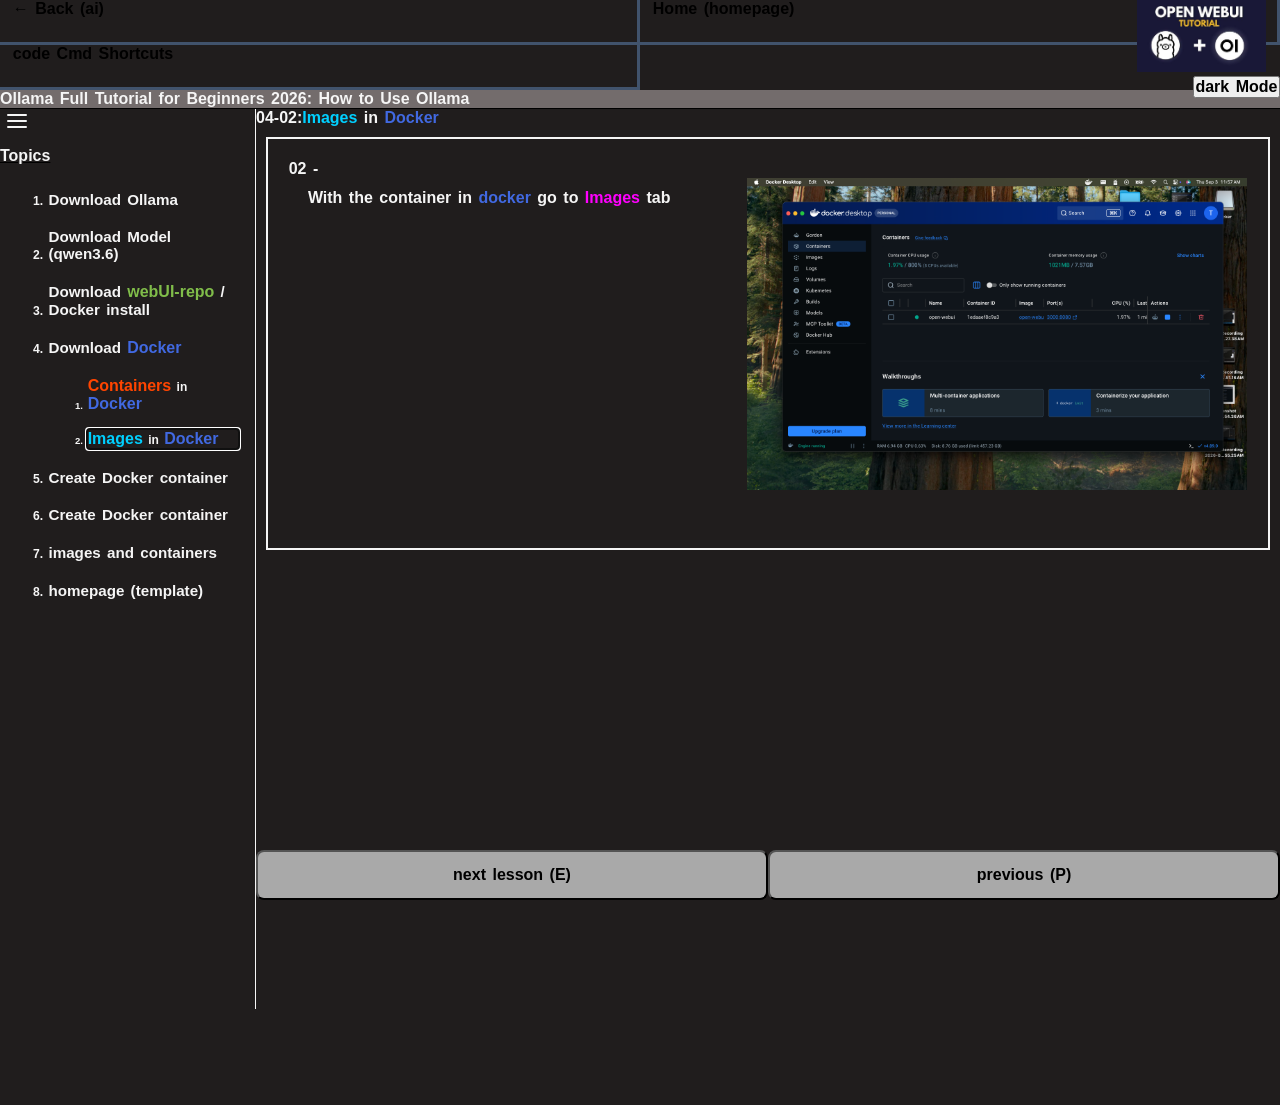
==== topics/01-/01-.html @ 44ae0375 "main" ====
<!DOCTYPE html>
<html lang="en">

<head>
    <meta charset="UTF-8">
    <meta name="viewport" content="width=device-width, initial-scale=1.0">
    <title>index-sidebar-temp-v1</title>
    <link rel="stylesheet" href="../css/main.css">
    <link rel="stylesheet" href="../css/dark-mode.css">
    <script type="module" src="../js/app.js" defer></script>
    <!-- <script src="../js/keyboard-nav-temp.js" defer></script> -->
    <script src="../js/dark-mode.js" defer></script>
    <script type="module" src="../../../js-index/dropTopics-topic-resource.js" defer></script>

    <link href='https://unpkg.com/boxicons@2.1.4/css/boxicons.min.css' rel='stylesheet'>
    <meta http-equiv="Content-Security-Policy" content="
        default-src 'self';
        script-src 'self' 'unsafe-inline' ;
        style-src  'self' https://cdn.jsdelivr.net;
        font-src 'self' https://unpkg.com data:;
        img-src 'self' data:;
        frame-src https://www.youtube.com;
        object-src 'none';
        base-uri 'none';
            form-action 'self';
    ">
</head>

<body class="dark-mode">
    <div class="page-wrapper">
        <header class="page-header grid">
            <div class="box back-link-container">
                <a rel="noopener noreferrer" id="backLink" href="../../index.html" class="nav-link">&larr; Back (ai)</a>
            </div>

            <div class="box home-link-container">
                <a rel="noopener noreferrer" id="homePageLink"
                    href="https://programshortcuts.github.io/tyler-tomani-2026/" class="nav-link">Home (homepage)</a>
            </div>
            <div class="box codeCmdShortcuts-container">
                <a rel="noopener noreferrer" id="codeComShortcutsLink" href="#" class="nav-link" target="_blank">
                    code Cmd Shortcuts
                </a>
            </div>
            <div class="box tutorialLink-darkModeBtn-container">
                <a rel="noopener noreferrer" id="tutorialLink" target="_blank"
                    data-video="https://www.youtube.com/watch?v=yEBT7iYwC5Y"
                    href="https://www.youtube.com/watch?v=yEBT7iYwC5Y">
                    <img src="images/01-.jpeg" alt="">
                </a>
                <button tabindex="0" id="darkModeBtn">dark Mode</button>
            </div>
        </header>
        <nav tabindex="0" id="navBarLessonTitle" class="nav-bar-lesson-title">
            <h2 class="nav-lesson">Ollama Full Tutorial for Beginners 2026: How to Use Ollama
            </h2>
        </nav>
        <main class="main-container">
            <aside tabindex="0" class="side-bar ">
                <svg tabindex="0" data-nav-target="side-bar-btn" id="sideBarBtn" xmlns="http://www.w3.org/2000/svg"
                    width="24" height="24" viewBox="0 0 24 24" fill="none" stroke="currentColor" stroke-width="2"
                    stroke-linecap="round" stroke-linejoin="round">
                    <line x1="3" y1="6" x2="21" y2="6"></line>
                    <line x1="3" y1="12" x2="21" y2="12"></line>
                    <line x1="3" y1="18" x2="21" y2="18"></line>
                </svg>
                <div class="side-bar-links-container">
                    <!-- FOR now use #topicsTempId -->
                    <a tabindex="0" id="topic" href="#" class="drop-down topic">
                        <h3>Topics</h3>
                    </a>
                    <ul class="side-bar-links drop-snips">
                        <li><a tabindex="0" class="drop-down" data-video="https://www.youtube.com/watch?v=yEBT7iYwC5Y"
                                data-timestamp="99" href="side-bar-links-pages/01/01.html">Download Ollama
                            </a>
                        </li>
                        <li><a tabindex="0" class="drop-down" data-video="https://www.youtube.com/watch?v=yEBT7iYwC5Y"
                                data-timestamp="115" href="side-bar-links-pages/02/02.html">Download Model (qwen3.6)
                            </a>
                        </li>
                        <li><a tabindex="0" class="drop-down" data-video="https://www.youtube.com/watch?v=yEBT7iYwC5Y"
                                data-timestamp="145" href="side-bar-links-pages/03/03.html">
                                Download <span class="mg">webUI-repo</span> / Docker install
                            </a>

                        </li>
                        <li><a tabindex="0" class="drop-down" data-video="https://www.youtube.com/watch?v=yEBT7iYwC5Y"
                                data-timestamp="210" href="side-bar-links-pages/04/04.html">Download <span
                                    class="rb">Docker</span>
                            </a>
                            <ul class="side-bar-links drop-snips show">
                                <li><a tabindex="0" class="drop-down"
                                        data-video="https://www.youtube.com/watch?v=yEBT7iYwC5Y" data-timestamp="225"
                                        href="side-bar-links-pages/04/04-01/04-01.html"><span
                                            class="bo">Containers</span> in <span class="rb">Docker</span>
                                    </a>
                                </li>
                                <li><a tabindex="0" class="drop-down" autofocus
                                        data-video="https://www.youtube.com/watch?v=yEBT7iYwC5Y" data-timestamp="225"
                                        href="side-bar-links-pages/04/04-02/04-02.html">
                                        <span class="tb">Images</span> in <span class="rb">Docker</span>
                                    </a>
                                </li>

                            </ul>
                        </li>
                        <li><a tabindex="0" class="drop-down" data-video="https://www.youtube.com/watch?v=yEBT7iYwC5Y"
                                data-timestamp="230" href="side-bar-links-pages/05/05.html">Create Docker container
                            </a>
                        </li>
                        <li><a tabindex="0" class="drop-down" data-video="https://www.youtube.com/watch?v=yEBT7iYwC5Y"
                                data-timestamp="230" href="side-bar-links-pages/06/06.html">Create Docker container
                            </a>
                        </li>
                        <li><a tabindex="0" class="drop-down" data-video="https://www.youtube.com/watch?v=yEBT7iYwC5Y"
                                data-timestamp="258" href="side-bar-links-pages/07/07.html">images and containers
                            </a>
                        </li>
                        <li><a tabindex="0" class="drop-down" data-video="https://www.youtube.com/watch?v=yEBT7iYwC5Y"
                                data-timestamp="0" href="side-bar-links-pages/homepage/homepage.html">homepage
                                (template)
                            </a>
                        </li>
                    </ul>
                </div>
            </aside>
            <div class="main-content-container">
                <div tabindex="0" id="mainTargetDiv" data-href="home-page.html">
                    <!-- This is temporary, targetDiv resides in the
                     injected html page -->
                </div>
                <div class="lesson-btns-container">
                    <button tabindex="0" id="endNxtBtn">next lesson (E)</button>
                    <button tabindex="0" id="prevBtn">previous (P)</button>
                </div>
            </div>
        </main>
    </div>
</body>

</html>
---- topics/css/main.css ----
@import url('responsive.css');


/* nav */
@import url('dark-mode.css');
@import url('dark-mode-colors.css');

/* uis */
@import url('ui/toggle-side-bar.css');
@import url('ui/side-bar.css');
@import url('ui/copyCode.css');
@import url('ui/vid-controls.css');

/* utilities -> header */
@import url('utilities/header/grid.css');
@import url('utilities/header/layout.css');

/* utilities */
@import url('utilities/borders.css');
@import url('utilities/colors.css');
@import url('utilities/colors-default.css');
@import url('utilities/layout.css');
@import url('utilities/position.css');
@import url('utilities/sizing.css');
@import url('utilities/spacing.css');
@import url('utilities/text.css');

/* utilities -> steps */
@import url('steps/step-text.css');
@import url('steps/code-containers.css');
@import url('steps/imgSizes.css');
@import url('utilities/effects.css');

/* MUST BE LAST */
@import url('nav/letter-nav.css');

* {
    margin: 0;
    padding: 0;
    box-sizing: border-box;
}

/* SHOULD I PUT THIS IN IT'S OWN CSS FILES FOR ui/drop-downs.css ???? */
.hide {
    display: none;
}
---- topics/css/dark-mode.css ----
:root {
    --bg-primary: #201d1d;
    --font-primary: whitesmoke;
    --border-dm: rgba(81, 110, 146, 0.679);
}

.box {
    border-right: 3px solid var(--border-dm);
    border-bottom: 3px solid var(--border-dm);
}

body.dark-mode .step-float:focus,
body.dark-mode .step-float:active,
body.dark-mode .step-float:hover {
    /* box-shadow: 2px 2px 10px lightblue; */
    /* border: 2px solid lightcyan; */
    box-shadow: 2px 2px 10px rgb(0, 8, 255);
}

body.dark-mode .step-float:focus,
body.dark-mode .step-float:active {

    background: rgb(40, 40, 40, .8);
}

body.dark-mode .page-header a:visited {
    color: var(--font-primary) !important;
}

.dark-mode .code-container>.copy-code {
    border: 1px solid white !important;
    color: rgb(20, 20, 20)
}

.dark-mode {
    background-color: var(--bg-primary);
    /* color: var(--font-primary) */
}

.dark-mode h3,
.dark-mode #due_date_label {
    color: var(--font-primary) !important;

}

.dark-mode nav#nav-section-lesson-titles {
    background-color: var(--bg-primary)
}

.dark-mode a {
    color: white;
}

.dark-mode .drop-topic {
    border: 1px solid whitesmoke;

}

.dark-mode,
h4 .dark-mode p {
    color: whitesmoke;
}

.dark-mode #nav-section-lesson-titles {
    border-top: 1px solid whitesmoke;
    border-bottom: 1px solid whitesmoke;
}

.dark-mode main>aside {
    border-right: 1px solid whitesmoke;
}

.dark-mode .resource,
.dark-mode .main-links a {
    border: 1px solid whitesmoke;
    color: white;
}

.dark-mode .main-links a:active,
.dark-mode .main-links a:focus {
    color: whitesmoke;
}

.dark-mode .resource,
.dark-mode .topic {
    color: whitesmoke;
}

.dark-mode .resource:visited {
    color: whitesmoke;
}

.dark-mode .side-bar ul li a {
    color: var(--font-primary) !important;
}

body.dark-mode .side-bar ul li a.highlight {
    /* color: black !important; */
}

.dark-mode button#endNxtBtn,
.dark-mode button#prevBtn {
    /* color: var(--font-primary) !important; */
    /* background-color: grey !important; */
    background: darkgrey !important;
    /* background: black !important */
}

body.dark-mode .highlight {
    color: black !important;
}

/* =========================================================
   LETTER NAVIGATION MODE
   Must override dark mode
   ========================================================= */

body.letter-nav-mode {
    background-color: #dcecff;
    color: black !important;
}

body.letter-nav-mode .main-content-container,
body.letter-nav-mode .main-content-container *,
body.dark-mode.letter-nav-mode .main-content-container,
body.dark-mode.letter-nav-mode .main-content-container * {
    color: black !important;
}
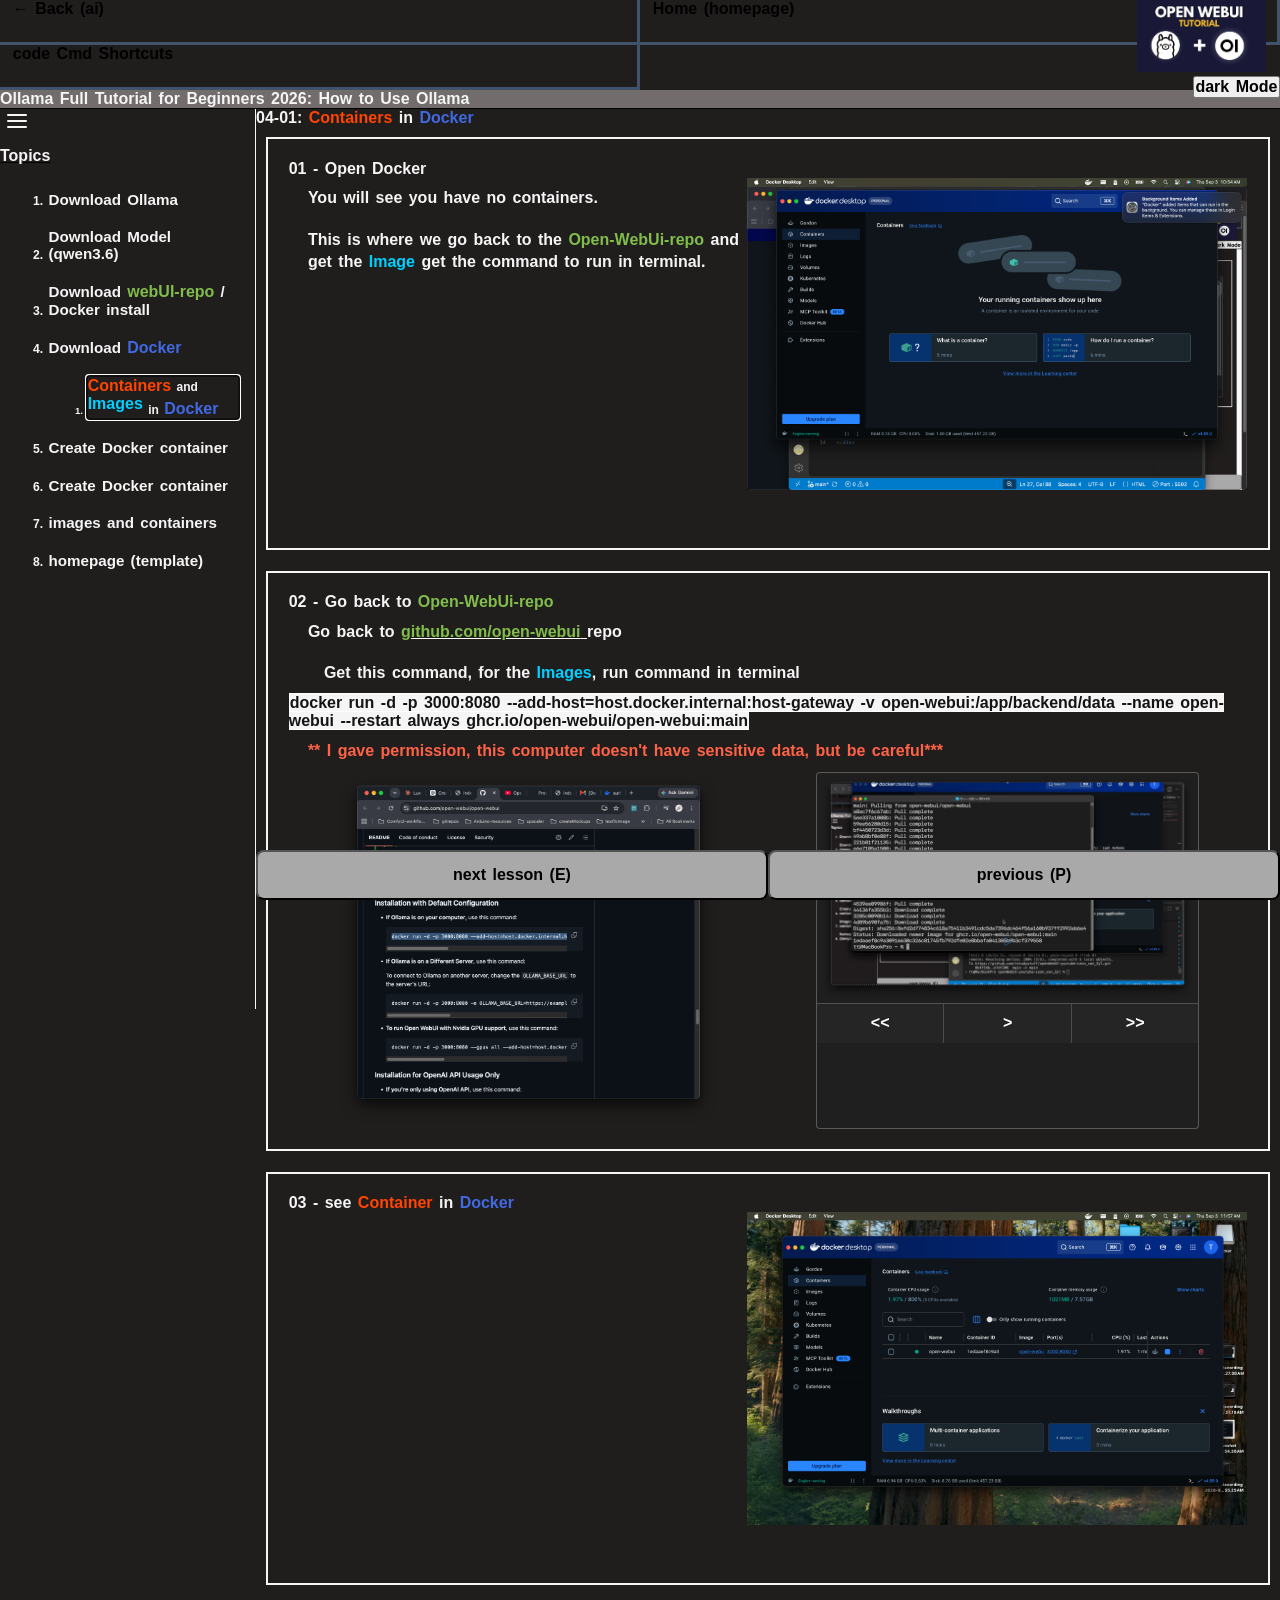
==== commit 543bd058: "main" ====
--- a/topics/01-/01-.html
+++ b/topics/01-/01-.html
@@ -89,18 +89,19 @@
                                     class="rb">Docker</span>
                             </a>
                             <ul class="side-bar-links drop-snips show">
-                                <li><a tabindex="0" class="drop-down"
+                                <li><a tabindex="0" class="drop-down" autofocus
                                         data-video="https://www.youtube.com/watch?v=yEBT7iYwC5Y" data-timestamp="225"
                                         href="side-bar-links-pages/04/04-01/04-01.html"><span
-                                            class="bo">Containers</span> in <span class="rb">Docker</span>
+                                            class="bo">Containers</span> and <sup><span class="tb">Images</span></sup>
+                                        in <span class="rb">Docker</span>
                                     </a>
                                 </li>
-                                <li><a tabindex="0" class="drop-down" autofocus
+                                <!-- <li><a tabindex="0" class="drop-down" autofocus
                                         data-video="https://www.youtube.com/watch?v=yEBT7iYwC5Y" data-timestamp="225"
                                         href="side-bar-links-pages/04/04-02/04-02.html">
-                                        <span class="tb">Images</span> in <span class="rb">Docker</span>
+                                        in <span class="rb">Docker</span>
                                     </a>
-                                </li>
+                                </li> -->
 
                             </ul>
                         </li>
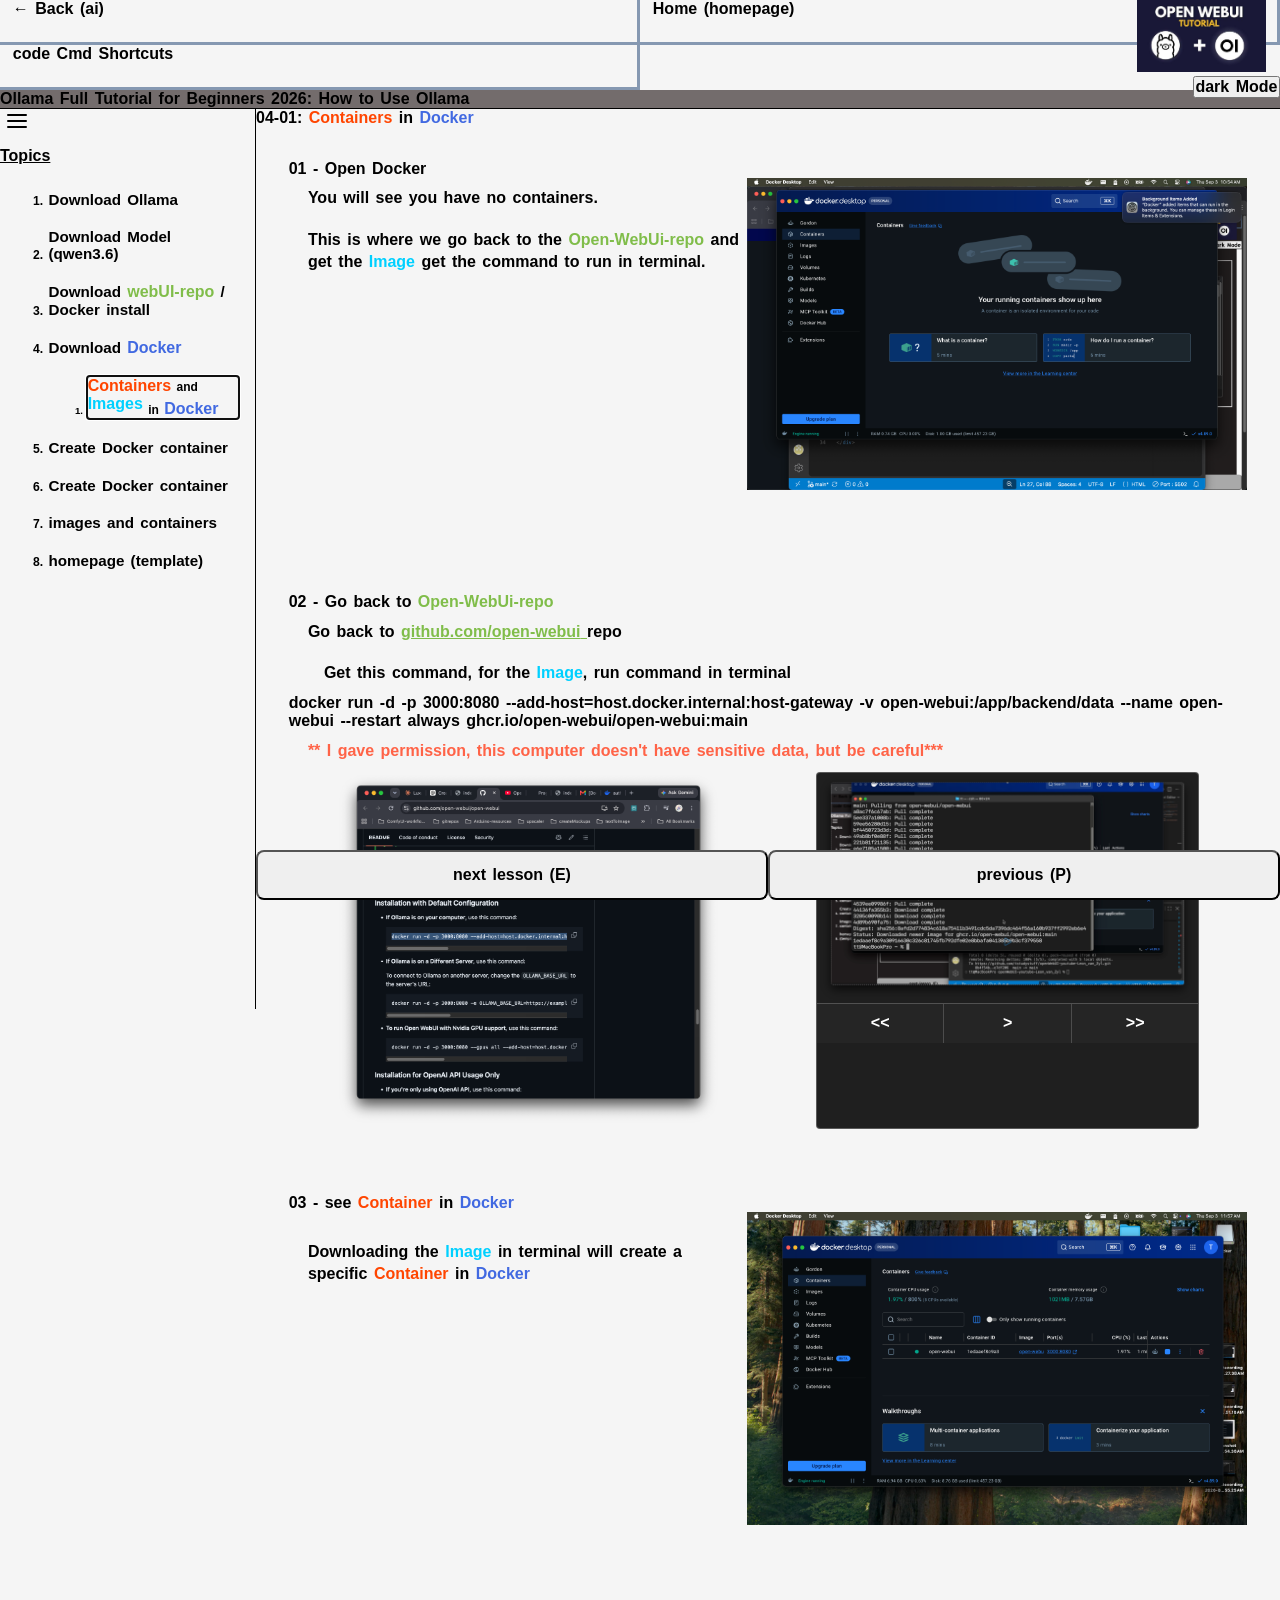
==== commit 5df54891: "main" ====
--- a/topics/01-/01-.html
+++ b/topics/01-/01-.html
@@ -26,7 +26,7 @@
     ">
 </head>
 
-<body class="dark-mode">
+<body class="">
     <div class="page-wrapper">
         <header class="page-header grid">
             <div class="box back-link-container">
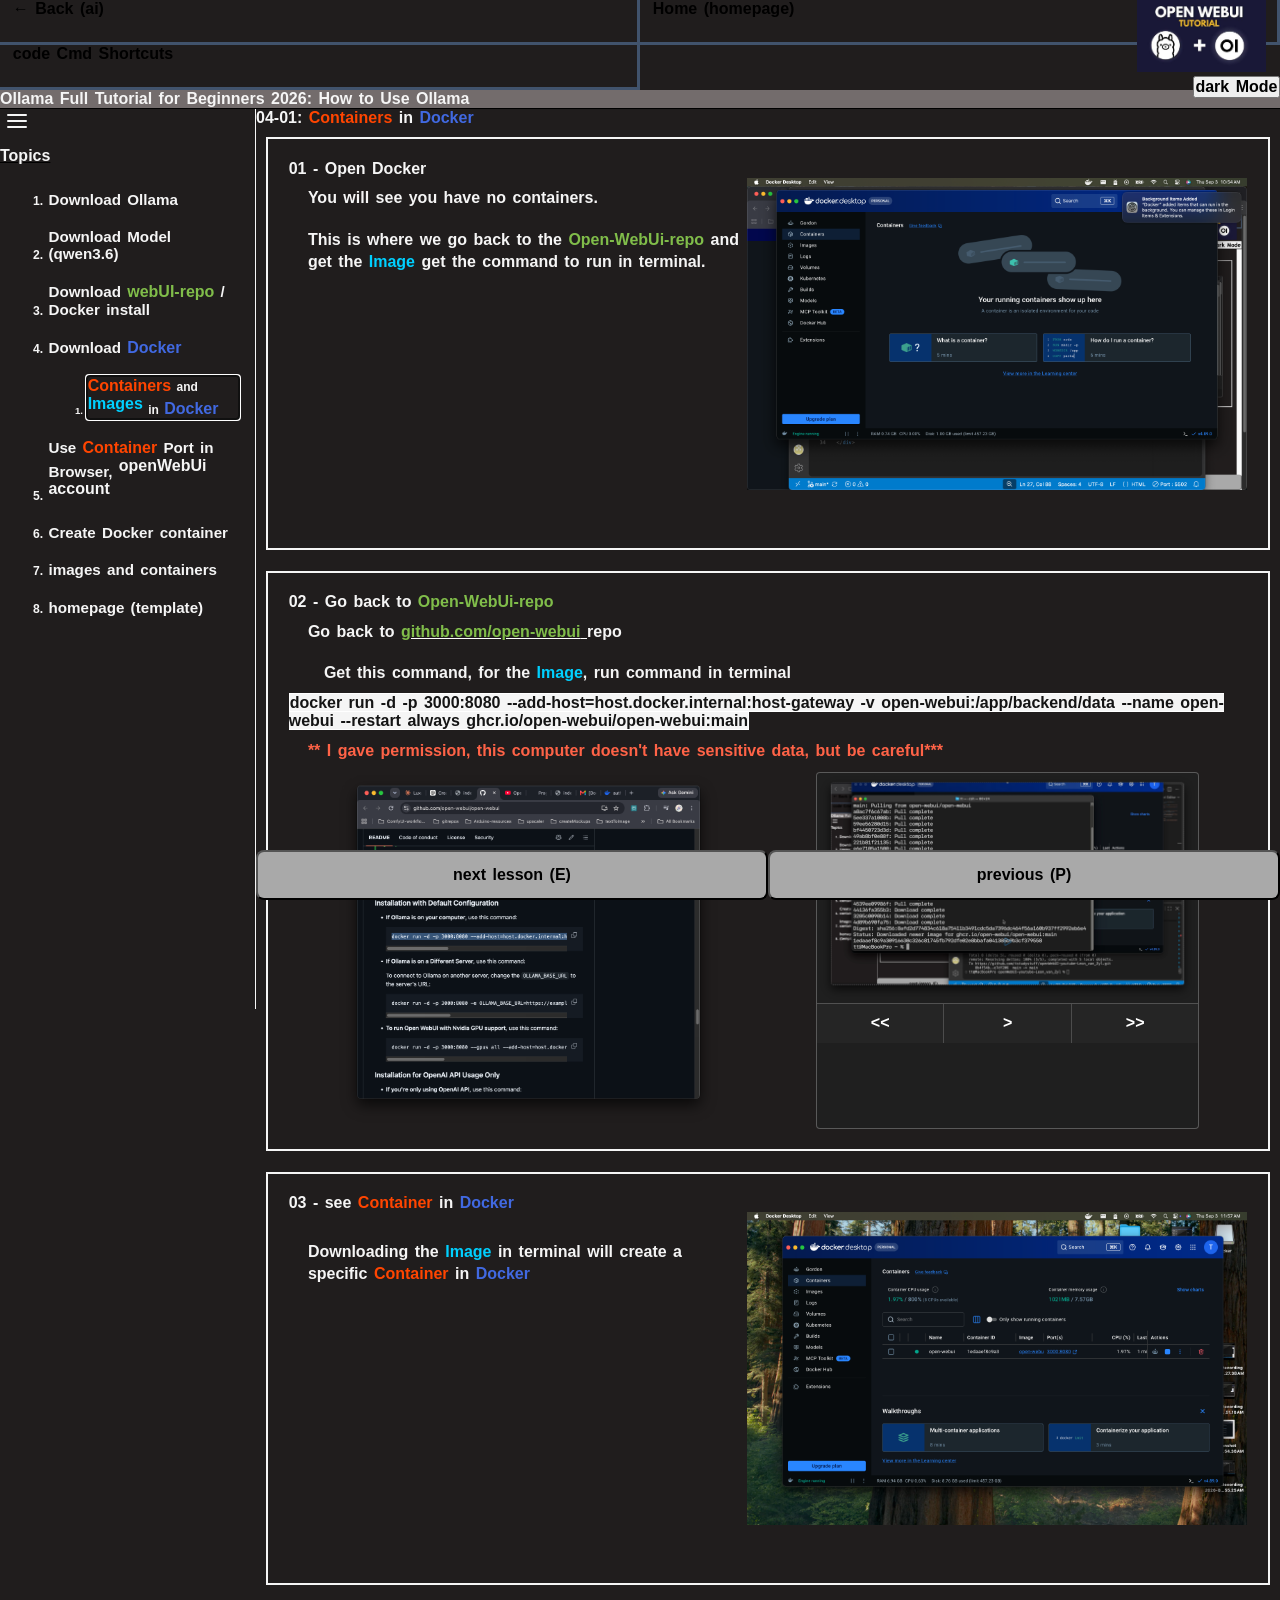
==== commit 7bd3ecbc: "main" ====
--- a/topics/01-/01-.html
+++ b/topics/01-/01-.html
@@ -26,7 +26,7 @@
     ">
 </head>
 
-<body class="">
+<body class="dark-mode">
     <div class="page-wrapper">
         <header class="page-header grid">
             <div class="box back-link-container">
@@ -106,7 +106,9 @@
                             </ul>
                         </li>
                         <li><a tabindex="0" class="drop-down" data-video="https://www.youtube.com/watch?v=yEBT7iYwC5Y"
-                                data-timestamp="230" href="side-bar-links-pages/05/05.html">Create Docker container
+                                data-timestamp="250" href="side-bar-links-pages/05/05.html">
+                                Use <span class="bo">Container</span> Port in Browser,
+                                <sup><span class="gm">openWebUi</span> account</sup>
                             </a>
                         </li>
                         <li><a tabindex="0" class="drop-down" data-video="https://www.youtube.com/watch?v=yEBT7iYwC5Y"
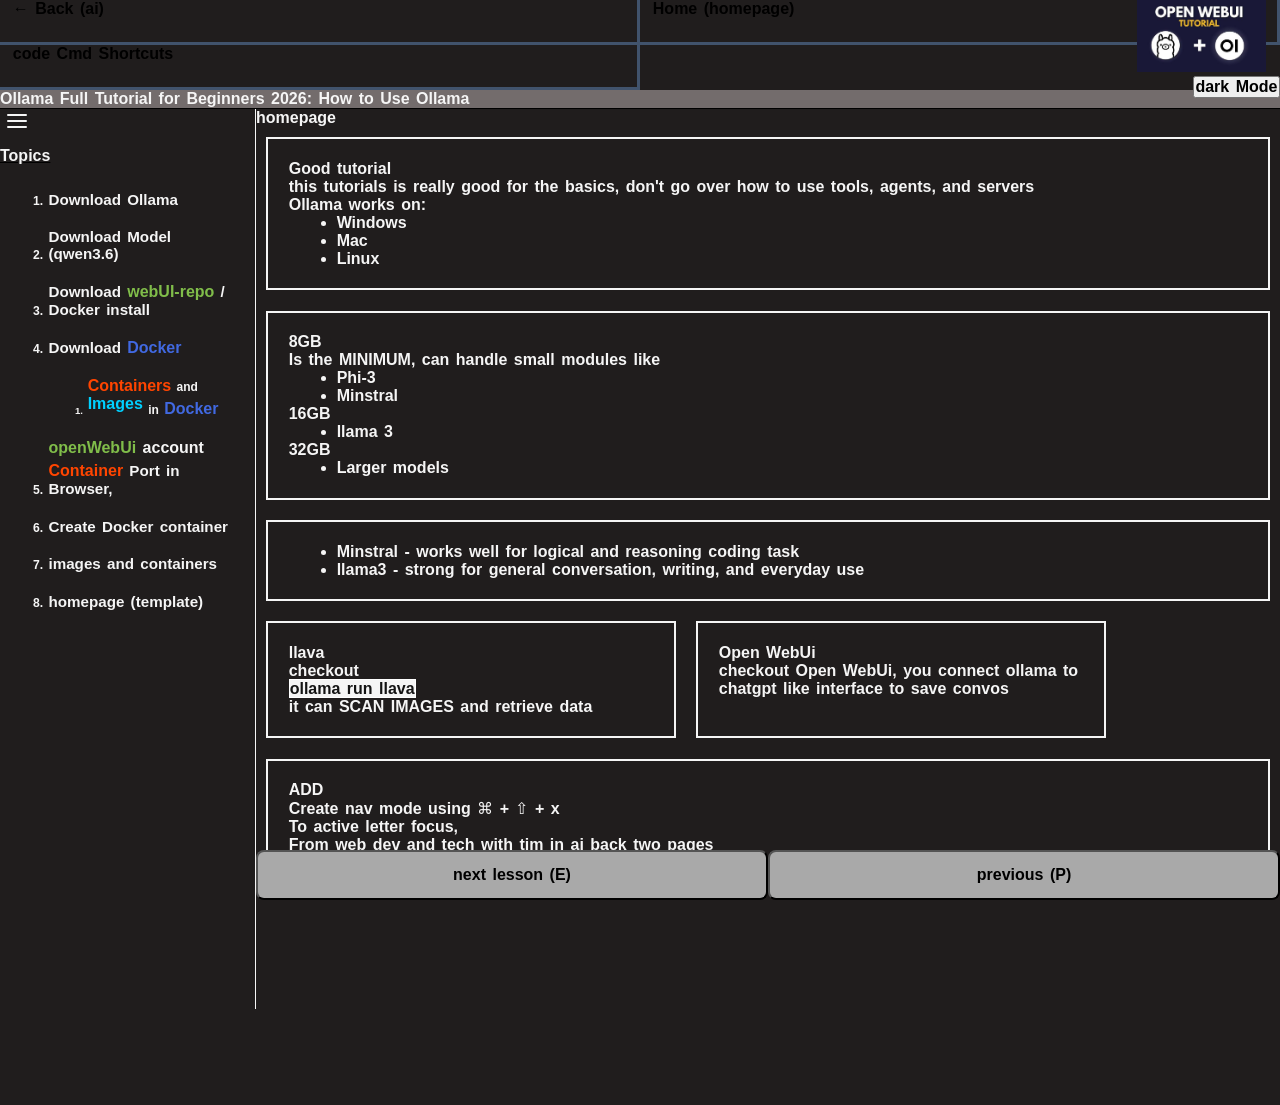
==== commit fe2162bd: "main" ====
--- a/topics/01-/01-.html
+++ b/topics/01-/01-.html
@@ -89,26 +89,22 @@
                                     class="rb">Docker</span>
                             </a>
                             <ul class="side-bar-links drop-snips show">
-                                <li><a tabindex="0" class="drop-down" autofocus
+                                <li><a tabindex="0" class="drop-down"
                                         data-video="https://www.youtube.com/watch?v=yEBT7iYwC5Y" data-timestamp="225"
                                         href="side-bar-links-pages/04/04-01/04-01.html"><span
                                             class="bo">Containers</span> and <sup><span class="tb">Images</span></sup>
                                         in <span class="rb">Docker</span>
                                     </a>
                                 </li>
-                                <!-- <li><a tabindex="0" class="drop-down" autofocus
-                                        data-video="https://www.youtube.com/watch?v=yEBT7iYwC5Y" data-timestamp="225"
-                                        href="side-bar-links-pages/04/04-02/04-02.html">
-                                        in <span class="rb">Docker</span>
-                                    </a>
-                                </li> -->
+
 
                             </ul>
                         </li>
                         <li><a tabindex="0" class="drop-down" data-video="https://www.youtube.com/watch?v=yEBT7iYwC5Y"
                                 data-timestamp="250" href="side-bar-links-pages/05/05.html">
-                                Use <span class="bo">Container</span> Port in Browser,
-                                <sup><span class="gm">openWebUi</span> account</sup>
+                                <sup><span class="mg">openWebUi</span> account</sup>
+                                <span class="bo">Container</span> Port in Browser,
+
                             </a>
                         </li>
                         <li><a tabindex="0" class="drop-down" data-video="https://www.youtube.com/watch?v=yEBT7iYwC5Y"
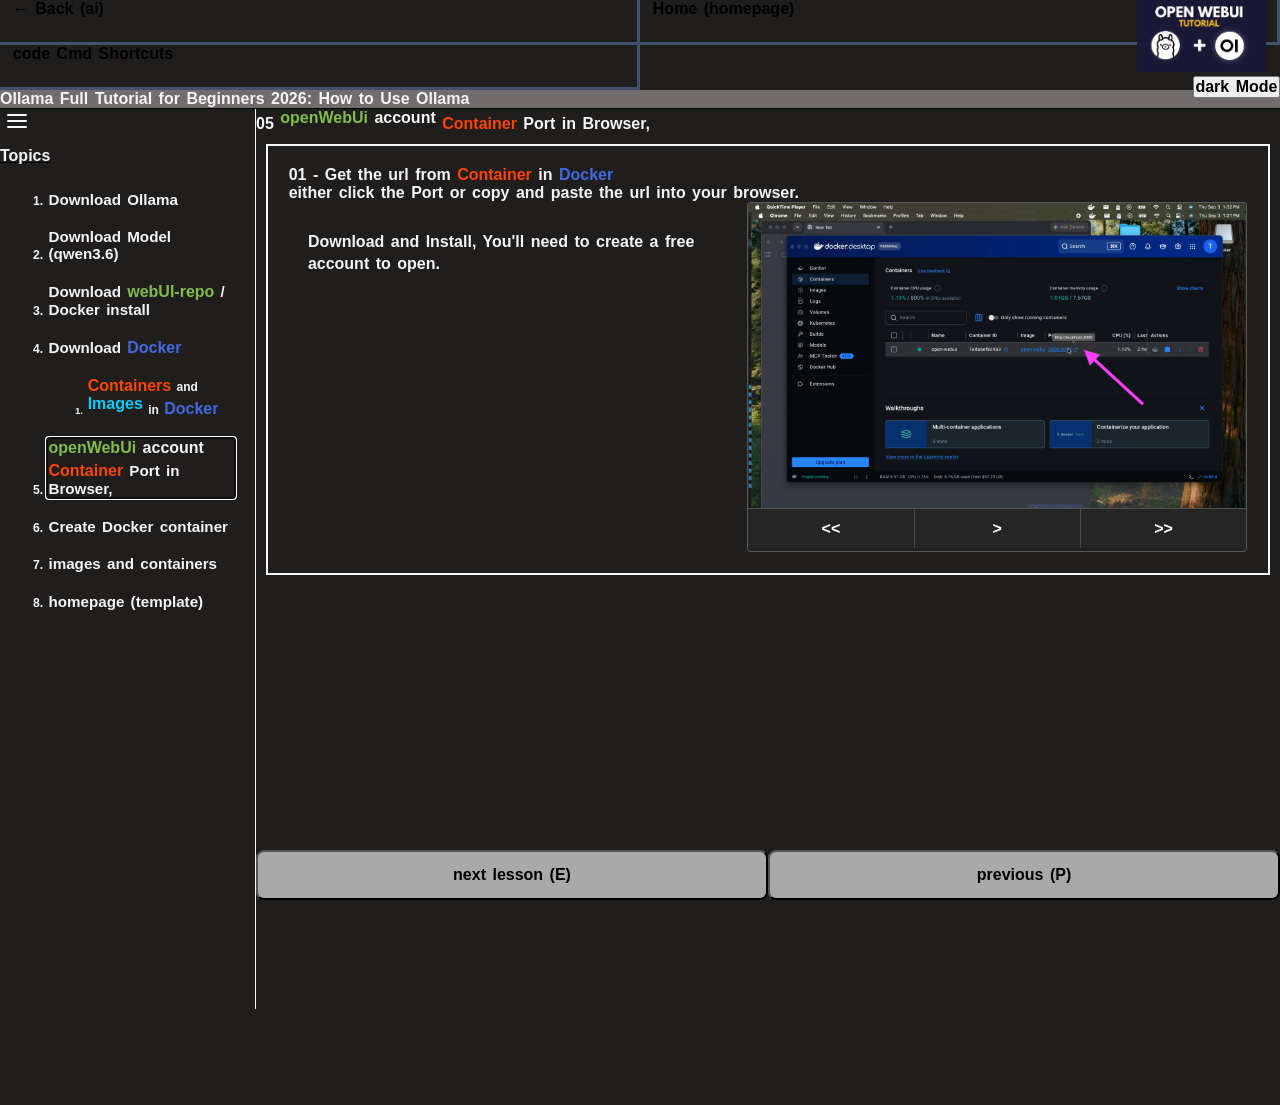
==== commit 6d179cd5: "main" ====
--- a/topics/01-/01-.html
+++ b/topics/01-/01-.html
@@ -100,8 +100,9 @@
 
                             </ul>
                         </li>
-                        <li><a tabindex="0" class="drop-down" data-video="https://www.youtube.com/watch?v=yEBT7iYwC5Y"
-                                data-timestamp="250" href="side-bar-links-pages/05/05.html">
+                        <li><a tabindex="0" class="drop-down" autofocus
+                                data-video="https://www.youtube.com/watch?v=yEBT7iYwC5Y" data-timestamp="261"
+                                href="side-bar-links-pages/05/05.html">
                                 <sup><span class="mg">openWebUi</span> account</sup>
                                 <span class="bo">Container</span> Port in Browser,
 
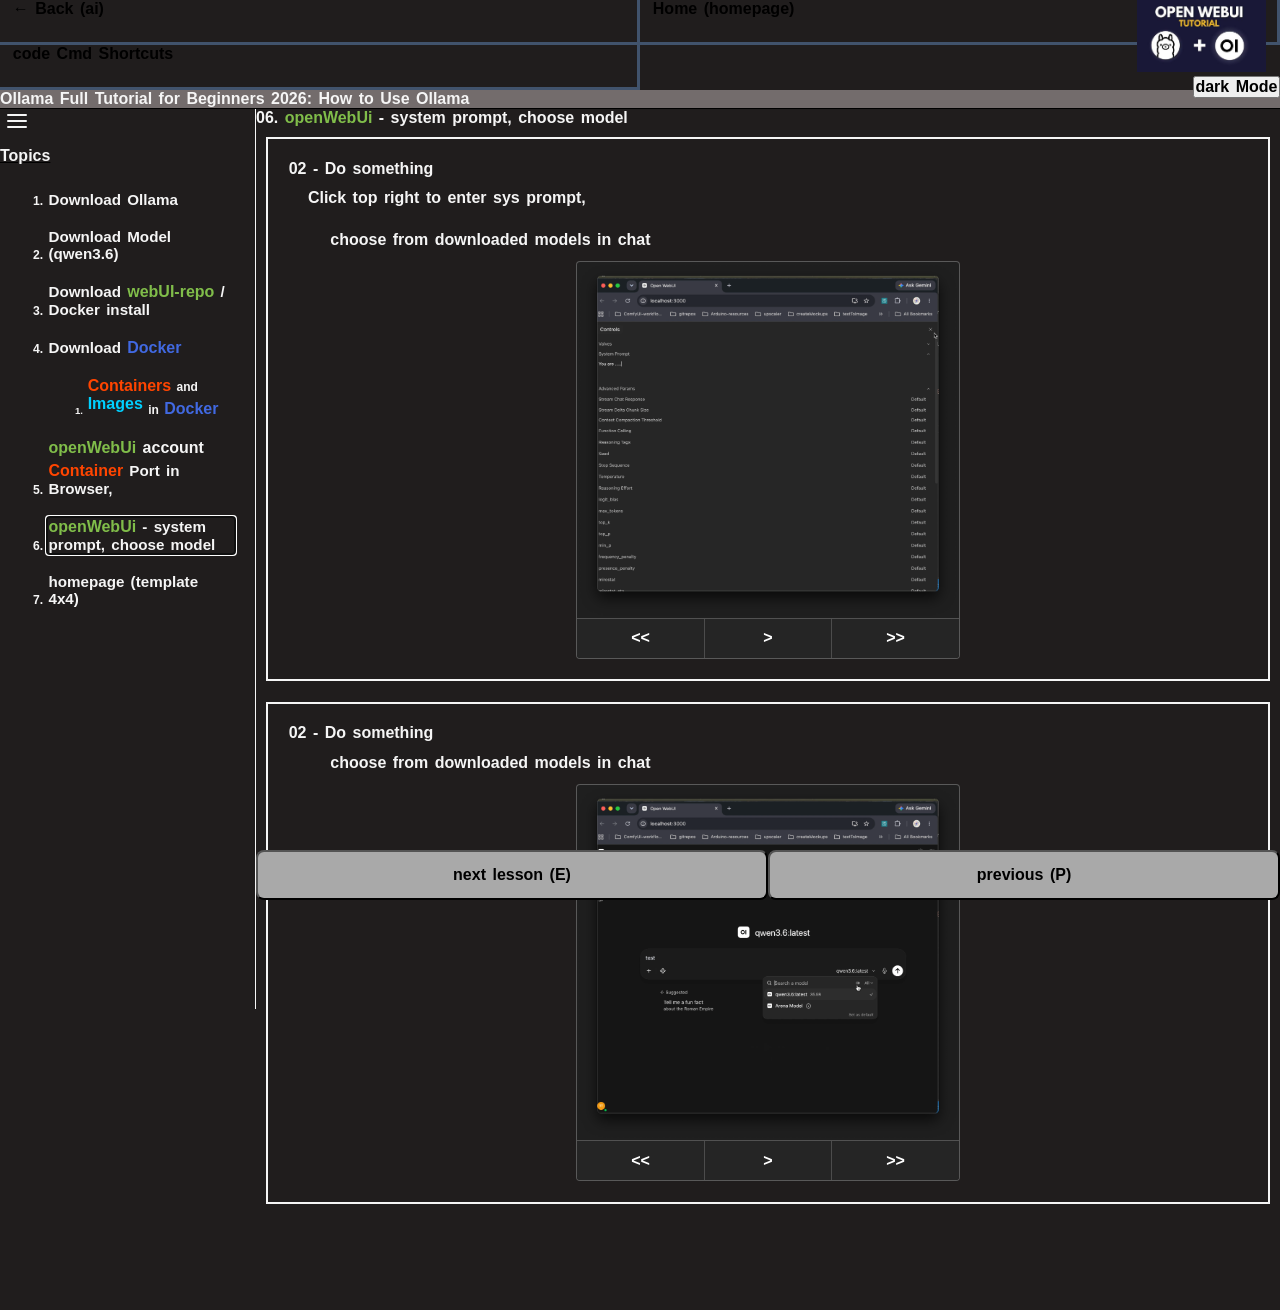
==== commit 461560bf: "main" ====
--- a/topics/01-/01-.html
+++ b/topics/01-/01-.html
@@ -82,7 +82,6 @@
                                 data-timestamp="145" href="side-bar-links-pages/03/03.html">
                                 Download <span class="mg">webUI-repo</span> / Docker install
                             </a>
-
                         </li>
                         <li><a tabindex="0" class="drop-down" data-video="https://www.youtube.com/watch?v=yEBT7iYwC5Y"
                                 data-timestamp="210" href="side-bar-links-pages/04/04.html">Download <span
@@ -100,25 +99,23 @@
 
                             </ul>
                         </li>
-                        <li><a tabindex="0" class="drop-down" autofocus
-                                data-video="https://www.youtube.com/watch?v=yEBT7iYwC5Y" data-timestamp="261"
-                                href="side-bar-links-pages/05/05.html">
+                        <li><a tabindex="0" class="drop-down" data-video="https://www.youtube.com/watch?v=yEBT7iYwC5Y"
+                                data-timestamp="261" href="side-bar-links-pages/05/05.html">
                                 <sup><span class="mg">openWebUi</span> account</sup>
                                 <span class="bo">Container</span> Port in Browser,
-
                             </a>
                         </li>
-                        <li><a tabindex="0" class="drop-down" data-video="https://www.youtube.com/watch?v=yEBT7iYwC5Y"
-                                data-timestamp="230" href="side-bar-links-pages/06/06.html">Create Docker container
+
+                        <li><a tabindex="0" class="drop-down" autofocus
+                                data-video="https://www.youtube.com/watch?v=yEBT7iYwC5Y" data-timestamp="0"
+                                href="side-bar-links-pages/06/06.html">
+                                <span class="mg">openWebUi</span> - system prompt, choose model
                             </a>
                         </li>
-                        <li><a tabindex="0" class="drop-down" data-video="https://www.youtube.com/watch?v=yEBT7iYwC5Y"
-                                data-timestamp="258" href="side-bar-links-pages/07/07.html">images and containers
-                            </a>
-                        </li>
-                        <li><a tabindex="0" class="drop-down" data-video="https://www.youtube.com/watch?v=yEBT7iYwC5Y"
-                                data-timestamp="0" href="side-bar-links-pages/homepage/homepage.html">homepage
-                                (template)
+                        <li><a tabindex="0" class="drop-down" autofocus
+                                data-video="https://www.youtube.com/watch?v=yEBT7iYwC5Y" data-timestamp="0"
+                                href="side-bar-links-pages/homepage/homepage.html">
+                                homepage (template 4x4)
                             </a>
                         </li>
                     </ul>
